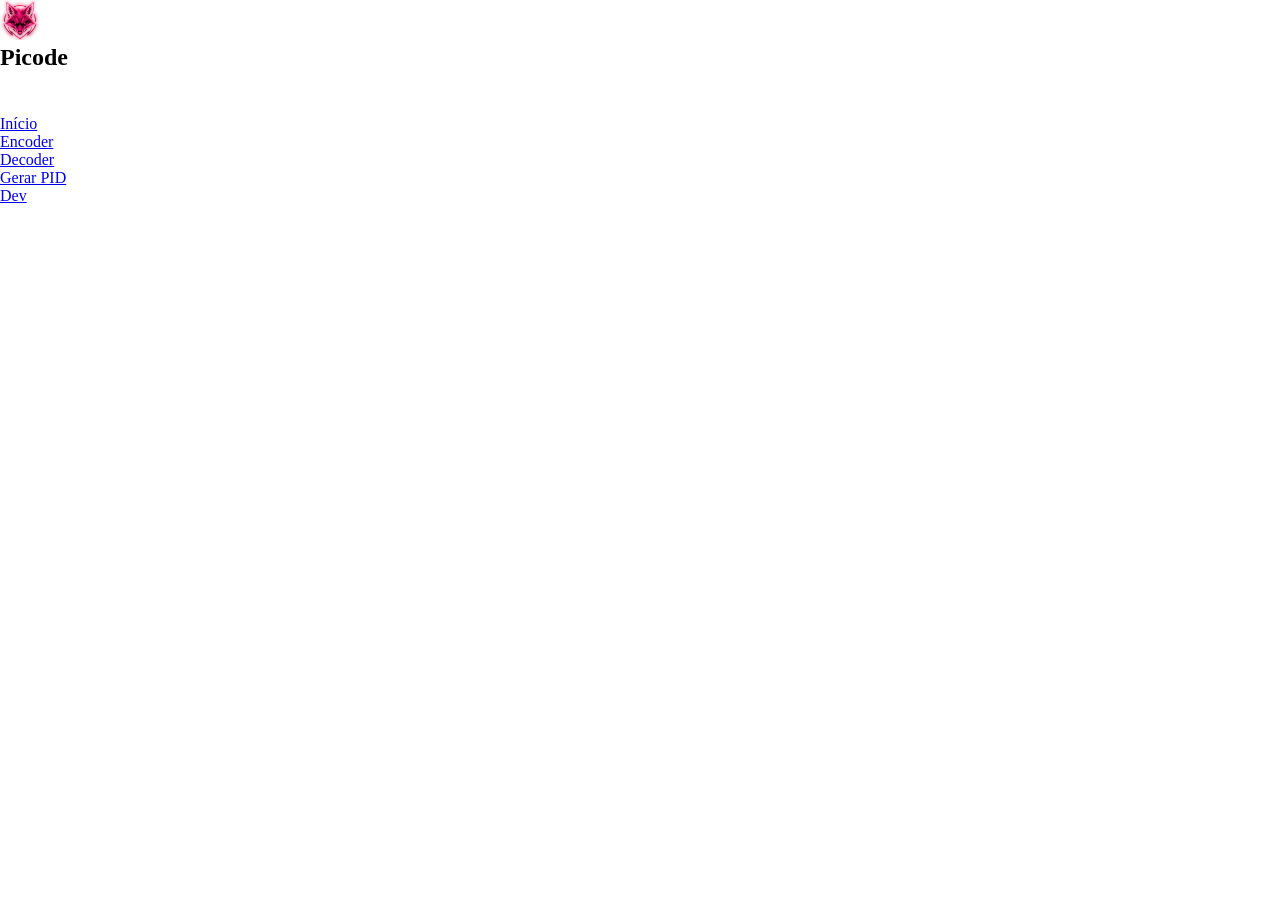
==== index.html @ 11b1d367 "feat: html structure" ====
<!DOCTYPE html>
<html lang="pt-br">
<head>
    <meta charset="UTF-8">
    <meta name="viewport" content="width=device-width, initial-scale=1.0">
    <title>Picode</title>
    <link rel="stylesheet" href="./styles/index.css">

    <!--FONTS-->
    <link rel="preconnect" href="https://fonts.googleapis.com">
    <link rel="preconnect" href="https://fonts.gstatic.com" crossorigin>
    <link href="https://fonts.googleapis.com/css2?family=Space+Grotesk:wght@300..700&display=swap" rel="stylesheet">
    <link rel="preconnect" href="https://fonts.googleapis.com">
    <link rel="preconnect" href="https://fonts.gstatic.com" crossorigin>
    <link href="https://fonts.googleapis.com/css2?family=Inter:ital,opsz,wght@0,14..32,100..900;1,14..32,100..900&display=swap" rel="stylesheet">
    <link rel="preconnect" href="https://fonts.googleapis.com">
    <link rel="preconnect" href="https://fonts.gstatic.com" crossorigin>
    <link href="https://fonts.googleapis.com/css2?family=JetBrains+Mono:ital,wght@0,100..800;1,100..800&display=swap" rel="stylesheet">
</head>
<body>
    <header>
        <nav>
            <div class="icon-container">
                <img src="./img/icons/picode.png" alt="Picode">
                <h1>Picode</h1>
            </div>
            <img src="./img/icons/menu.png" alt="Menu">
            <ul>
                <a href="index.html">
                    <li>Início</li>
                </a>
                <a href="./pages/encoder.html">
                    <li>Encoder</li>
                </a>
                <a href="./pages/decoder.html">
                    <li>Decoder</li>
                </a>
                <a href="./pages/generate_pid.html">
                    <li>Gerar PID</li>
                </a>
                <a href="./pages/dev.html">
                    <li>Dev</li>
                </a>
            </ul>
        </nav>
    </header>
    <script src="script.js"></script>
</body>
</html>
---- styles/index.css ----
* {
  box-sizing: border-box;
  padding: 0;
  margin: 0;
}

header nav img {
  width: 40px;
}/*# sourceMappingURL=index.css.map */
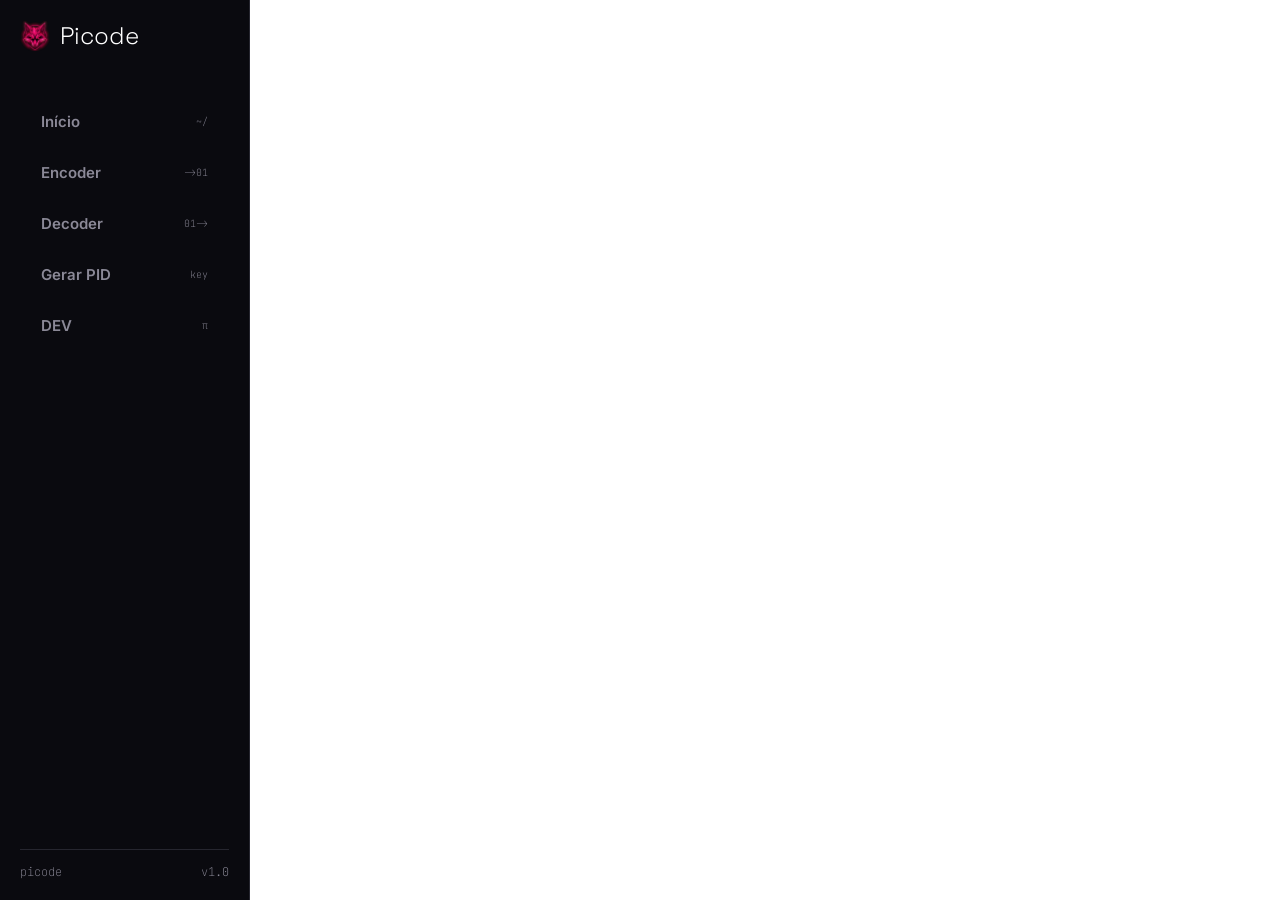
==== commit 4a80b981: "feat: header mobile and pc" ====
--- a/index.html
+++ b/index.html
@@ -5,6 +5,9 @@
     <meta name="viewport" content="width=device-width, initial-scale=1.0">
     <title>Picode</title>
     <link rel="stylesheet" href="./styles/index.css">
+
+    <!--FAVICON-->
+    <link rel="icon" type="image/png" href="./img/icons/favicon.png">
 
     <!--FONTS-->
     <link rel="preconnect" href="https://fonts.googleapis.com">
@@ -18,14 +21,17 @@
     <link href="https://fonts.googleapis.com/css2?family=JetBrains+Mono:ital,wght@0,100..800;1,100..800&display=swap" rel="stylesheet">
 </head>
 <body>
-    <header>
+    <!-- ===== HEADER MOBILE ====== -->
+    <header class="header-mobile">
         <nav>
-            <div class="icon-container">
-                <img src="./img/icons/picode.png" alt="Picode">
-                <h1>Picode</h1>
+            <div class="header-container">
+                <div class="icon-container">
+                    <img src="./img/icons/favicon.png" alt="Picode">
+                    <h1>Picode</h1>
+                </div>
+                <img src="./img/icons/menu.png" alt="Menu" id="mobile_button_menu" class="menu-icon closed">
             </div>
-            <img src="./img/icons/menu.png" alt="Menu">
-            <ul>
+            <ul class="mobile-menu closed" id="mobile_menu">
                 <a href="index.html">
                     <li>Início</li>
                 </a>
@@ -44,6 +50,46 @@
             </ul>
         </nav>
     </header>
+
+    <!-- ===== HEADER PC ====== -->
+    <header class="header-pc">
+        <nav>
+            <div class="header-container">
+                <div class="icon-container">
+                    <img src="./img/icons/favicon.png" alt="Picode">
+                    <h1>Picode</h1>
+                </div>
+
+                <ul>
+                    <a href="index.html">
+                        <li class="ul-item">Início</li>
+                        <li class="ul-mark">~/</li>
+                    </a>
+                    <a href="./pages/encoder.html">
+                        <li class="ul-item">Encoder</li>
+                        <li class="ul-mark">->01</li>
+                    </a>
+                    <a href="./pages/decoder.html">
+                        <li class="ul-item">Decoder</li>
+                        <li class="ul-mark">01-></li>
+                    </a>
+                    <a href="./pages/generate_pid.html">
+                        <li class="ul-item">Gerar PID</li>
+                        <li class="ul-mark">key</li>
+                    </a>
+                    <a href="./pages/dev.html">
+                        <li class="ul-item">DEV</li>
+                        <li class="ul-mark">π</li>
+                    </a>
+                </ul>
+            </div>
+
+            <div class="version-container">
+                <p>picode</p>
+                <p>v1.0</p>
+            </div>
+        </nav>
+    </header>
     <script src="script.js"></script>
 </body>
 </html>
--- a/styles/index.css
+++ b/styles/index.css
@@ -1,9 +1,242 @@
+@charset "UTF-8";
 * {
   box-sizing: border-box;
   padding: 0;
   margin: 0;
 }
 
-header nav img {
-  width: 40px;
-}/*# sourceMappingURL=index.css.map */+header.header-mobile {
+  font-family: "Space Grotesk", sans-serif;
+  font-optical-sizing: auto;
+  font-weight: 100;
+  font-style: normal;
+}
+header.header-mobile nav div.header-container {
+  display: flex;
+  justify-content: space-between;
+  align-items: center;
+  padding: 18px 25px 18px 25px;
+  border-bottom: 1px solid #26262f;
+  background-color: #0a0a0f;
+  position: fixed;
+  z-index: 999;
+  width: 100%;
+}
+header.header-mobile nav div.header-container div.icon-container {
+  display: flex;
+  align-items: center;
+  justify-content: center;
+  gap: 10px;
+}
+header.header-mobile nav div.header-container div.icon-container img {
+  width: 35px;
+  height: 35px;
+}
+header.header-mobile nav div.header-container div.icon-container h1 {
+  color: white;
+  font-size: 22px;
+}
+header.header-mobile nav div.header-container img.menu-icon {
+  transform: rotate(90deg);
+  width: 25px;
+  height: 20px;
+  cursor: pointer;
+  transition: 0.5s ease;
+}
+header.header-mobile nav div.header-container img.menu-icon.closed {
+  transform: rotate(0deg);
+}
+header.header-mobile nav ul.mobile-menu {
+  position: fixed;
+  z-index: 998;
+  width: 100%;
+  left: 0;
+  top: 0;
+  transform: translateY(71px);
+}
+header.header-mobile nav ul.mobile-menu a {
+  list-style: none;
+  font-style: none;
+  text-decoration: none;
+}
+header.header-mobile nav ul.mobile-menu a li {
+  padding: 12px 25px 12px 25px;
+  background-color: #1a1a24;
+  color: #8b8997;
+  border: 1px solid #26262f;
+  transition: 0.2s ease;
+}
+header.header-mobile nav ul.mobile-menu a li:hover {
+  color: white;
+}
+header.header-mobile nav ul.mobile-menu a li:active {
+  background-color: rgba(122, 25, 98, 0.08);
+  border: 1px solid rgb(255, 45, 176);
+  color: #ff2db0;
+}
+header.header-mobile nav ul.mobile-menu {
+  transition: 0.5s ease;
+}
+header.header-mobile nav ul.mobile-menu.closed {
+  transform: translateY(-154px);
+}
+@media (min-width: 1200px) {
+  header.header-mobile {
+    display: none;
+  }
+}
+
+header.header-pc {
+  border-right: 1px solid #26262f;
+  width: 250px;
+  height: 100vh;
+  background-color: #0a0a0f;
+  padding: 20px;
+}
+header.header-pc nav {
+  display: flex;
+  flex-direction: column;
+  justify-content: space-between;
+  align-items: left;
+  height: 100%;
+}
+header.header-pc nav div.header-container {
+  display: flex;
+  flex-direction: column;
+  justify-content: center;
+  align-items: left;
+  gap: 40px;
+}
+header.header-pc nav div.header-container div.icon-container {
+  display: flex;
+  justify-content: left;
+  align-items: center;
+  gap: 10px;
+}
+header.header-pc nav div.header-container div.icon-container img {
+  width: 30px;
+}
+header.header-pc nav div.header-container div.icon-container h1 {
+  font-size: 24px;
+  color: white;
+  font-weight: 500;
+  font-family: "Space Grotesk", sans-serif;
+  font-optical-sizing: auto;
+  font-weight: 100;
+  font-style: normal;
+}
+header.header-pc nav div.header-container ul {
+  display: flex;
+  flex-direction: column;
+  gap: 10px;
+  padding: 10px;
+}
+header.header-pc nav div.header-container ul a {
+  display: flex;
+  justify-content: space-between;
+  align-items: center;
+  padding: 10px;
+  border-radius: 8px;
+  font-family: "Inter", sans-serif;
+  font-optical-sizing: auto;
+  font-weight: 100;
+  font-style: normal;
+  list-style: none;
+  font-style: none;
+  text-decoration: none;
+  border: 1px solid transparent;
+  transition: 0.3s ease;
+}
+header.header-pc nav div.header-container ul a li.ul-item {
+  color: #8b8997;
+  font-size: 15px;
+  transition: 0.2s ease;
+  font-weight: 600;
+}
+header.header-pc nav div.header-container ul a li.ul-item:hover {
+  color: white;
+}
+header.header-pc nav div.header-container ul a li.ul-mark {
+  font-size: 10px;
+  font-family: "JetBrains Mono", monospace;
+  font-optical-sizing: auto;
+  font-weight: 100;
+  font-style: normal;
+  color: #8b8997;
+}
+header.header-pc nav div.header-container ul a:hover {
+  background-color: #13131b;
+}
+header.header-pc nav div.header-container ul a:hover li {
+  color: white;
+}
+header.header-pc nav div.header-container ul a:active {
+  background-color: rgba(255, 45, 176, 0.08);
+  border: 1px solid #ff2db0;
+}
+header.header-pc nav div.header-container ul a:active li {
+  color: #ff2db0;
+}
+header.header-pc nav div.version-container {
+  display: flex;
+  align-items: center;
+  justify-content: space-between;
+  border-top: 1px solid #26262f;
+  padding-top: 14px;
+}
+header.header-pc nav div.version-container p {
+  font-family: "JetBrains Mono", monospace;
+  font-optical-sizing: auto;
+  font-weight: 100;
+  font-style: normal;
+  color: #8b8997;
+  font-size: 12px;
+}
+@media (max-width: 1200px) {
+  header.header-pc {
+    display: none;
+  }
+}
+
+/*
+
+<header class="header-pc">
+    <nav>
+        <div class="header-container">
+            <div class="icon-container">
+                <img src="./img/icons/favicon.png" alt="Picode">
+                <h1>Picode</h1>
+            </div>
+
+            <ul>
+                <a href="index.html">
+                    <li>Início</li>
+                    <li>~/</li>
+                </a>
+                <a href="./pages/encoder.html">
+                    <li>Encoder</li>
+                    <li>->01</li>
+                </a>
+                <a href="./pages/decoder.html">
+                    <li>Decoder</li>
+                    <li>01-></li>
+                </a>
+                <a href="./pages/generate_pid.html">
+                    <li>Gerar PID</li>
+                    <li>key</li>
+                </a>
+                <a href="./pages/dev.html">
+                    <li>DEV</li>
+                    <li>π</li>
+                </a>
+            </ul>
+        </div>
+
+        <div class="version-container">
+            <p>picode</p>
+            <p>v1.0</p>
+        </div>
+    </nav>
+</header>
+
+*//*# sourceMappingURL=index.css.map */
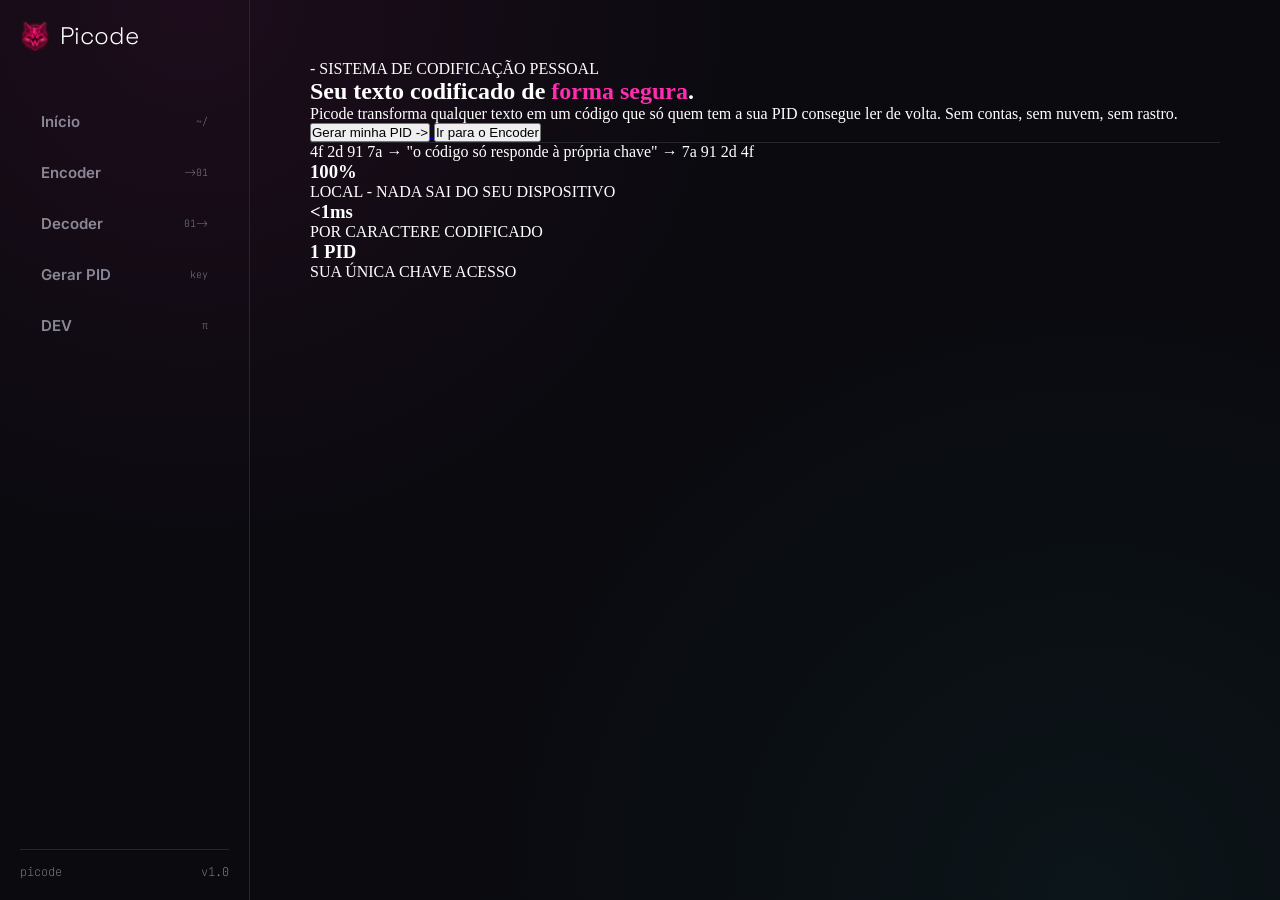
==== commit a61605a7: "hero: started" ====
--- a/index.html
+++ b/index.html
@@ -90,6 +90,47 @@
             </div>
         </nav>
     </header>
+
+    <main>
+        <section class="hero">
+            <p>- SISTEMA DE CODIFICAÇÃO PESSOAL</p>
+            
+            <h2>Seu texto codificado de <span class="highlight">forma segura</span>.</h2>
+
+            <p>Picode transforma qualquer texto em um código que só quem tem a sua PID consegue ler de volta. Sem contas, sem nuvem, sem rastro.</p>
+        
+            <div class="buttons-container">
+                <a href="./pages/generate_pid.html">
+                    <button class="generate-pid">Gerar minha PID -></button>
+                </a>
+                <a href="./pages/encoder.html">
+                    <button class="encoder">Ir para o Encoder</button>
+                </a>
+            </div>
+
+            <div class="line"></div>
+
+            <p>4f 2d 91 7a → "o código só responde à própria chave" → 7a 91 2d 4f</p>
+
+            <div class="info-container">
+                <div class="info">
+                    <h3>100%</h3>
+                    <p>LOCAL - NADA SAI DO SEU DISPOSITIVO</p>
+                </div>
+
+                <div class="info">
+                    <h3><1ms</h3>
+                    <p>POR CARACTERE CODIFICADO</p>
+                </div>
+
+                <div class="info">
+                    <h3>1 PID</h3>
+                    <p>SUA ÚNICA CHAVE ACESSO</p>
+                </div>
+            </div>
+        </section>
+    </main>
+
     <script src="script.js"></script>
 </body>
 </html>
--- a/styles/index.css
+++ b/styles/index.css
@@ -70,7 +70,7 @@
   color: white;
 }
 header.header-mobile nav ul.mobile-menu a li:active {
-  background-color: rgba(122, 25, 98, 0.08);
+  background-color: #7a1962;
   border: 1px solid rgb(255, 45, 176);
   color: #ff2db0;
 }
@@ -78,7 +78,7 @@
   transition: 0.5s ease;
 }
 header.header-mobile nav ul.mobile-menu.closed {
-  transform: translateY(-154px);
+  transform: translateY(-159px);
 }
 @media (min-width: 1200px) {
   header.header-mobile {
@@ -90,8 +90,10 @@
   border-right: 1px solid #26262f;
   width: 250px;
   height: 100vh;
-  background-color: #0a0a0f;
   padding: 20px;
+  position: fixed;
+  left: 0;
+  top: 0;
 }
 header.header-pc nav {
   display: flex;
@@ -239,4 +241,36 @@
     </nav>
 </header>
 
-*//*# sourceMappingURL=index.css.map */+*/
+section.hero {
+  padding: 100px 20px 20px 20px;
+  color: white;
+}
+@media (min-width: 1200px) {
+  section.hero {
+    padding: 0;
+  }
+}
+
+div.line {
+  background-color: transparent;
+  border-bottom: 1px solid #26262f;
+  width: 100%;
+  height: 0;
+}
+
+span.highlight {
+  color: #ff2db0;
+}
+
+body {
+  padding-left: 0;
+  background-color: #0a0a0f;
+  background-image: radial-gradient(circle at 15% 0%, rgba(255, 45, 176, 0.08), transparent 40%), radial-gradient(circle at 85% 100%, rgba(40, 224, 214, 0.05), transparent 45%);
+  height: 100vh;
+}
+@media (min-width: 1200px) {
+  body {
+    padding: 60px 60px 60px 310px;
+  }
+}/*# sourceMappingURL=index.css.map */
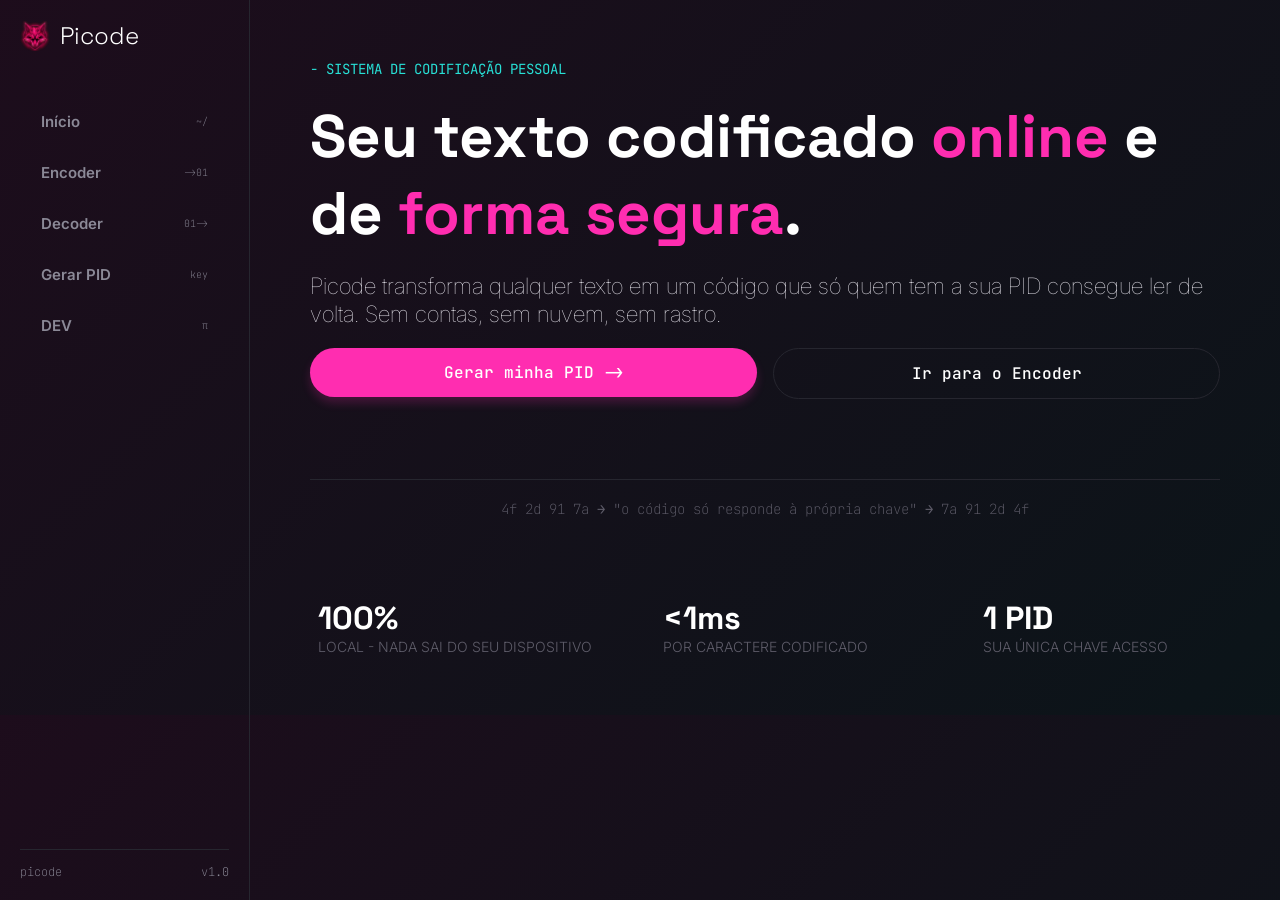
==== commit 1ae913bf: "feat: hero" ====
--- a/index.html
+++ b/index.html
@@ -93,12 +93,14 @@
 
     <main>
         <section class="hero">
-            <p>- SISTEMA DE CODIFICAÇÃO PESSOAL</p>
-            
-            <h2>Seu texto codificado de <span class="highlight">forma segura</span>.</h2>
+            <div class="section-header-container">
+                <p class="section-label">- SISTEMA DE CODIFICAÇÃO PESSOAL</p>
+                
+                <h2 class="section-title">Seu texto codificado <span class="highlight">online</span> e de <span class="highlight">forma segura</span>.</h2>
 
-            <p>Picode transforma qualquer texto em um código que só quem tem a sua PID consegue ler de volta. Sem contas, sem nuvem, sem rastro.</p>
-        
+                <p class="section-description">Picode transforma qualquer texto em um código que só quem tem a sua PID consegue ler de volta. Sem contas, sem nuvem, sem rastro.</p>
+            </div>
+
             <div class="buttons-container">
                 <a href="./pages/generate_pid.html">
                     <button class="generate-pid">Gerar minha PID -></button>
@@ -110,7 +112,7 @@
 
             <div class="line"></div>
 
-            <p>4f 2d 91 7a → "o código só responde à própria chave" → 7a 91 2d 4f</p>
+            <p class="sentences">4f 2d 91 7a → "o código só responde à própria chave" → 7a 91 2d 4f</p>
 
             <div class="info-container">
                 <div class="info">
--- a/styles/index.css
+++ b/styles/index.css
@@ -243,13 +243,132 @@
 
 */
 section.hero {
-  padding: 100px 20px 20px 20px;
-  color: white;
+  padding: 100px 20px 100px 20px;
+}
+section.hero div.section-header-container {
+  display: flex;
+  flex-direction: column;
+  gap: 20px;
+  margin-bottom: 20px;
+}
+section.hero div.section-header-container p.section-label {
+  font-family: "JetBrains Mono", monospace;
+  font-optical-sizing: auto;
+  font-weight: 100;
+  font-style: normal;
+  color: #28e0d6;
+  font-size: 14px;
+  font-weight: 400;
+}
+section.hero div.section-header-container h2.section-title {
+  font-family: "Space Grotesk", sans-serif;
+  font-optical-sizing: auto;
+  font-weight: 100;
+  font-style: normal;
+  font-size: clamp(30px, 7vw, 60px);
+  color: white;
+  font-weight: 800;
+}
+section.hero div.section-header-container p.section-description {
+  font-family: "Inter", sans-serif;
+  font-optical-sizing: auto;
+  font-weight: 100;
+  font-style: normal;
+  color: #eceaf2;
+  line-height: 28px;
+  font-size: clamp(16px, 2.5vh, 32px);
+}
+section.hero {
+  display: flex;
+  flex-direction: column;
+}
+section.hero div.buttons-container {
+  display: grid;
+  grid-template-columns: repeat(1, 1fr);
+  gap: 16px;
+  margin-bottom: 80px;
+}
+section.hero div.buttons-container a {
+  width: 100%;
+}
+section.hero div.buttons-container a button {
+  cursor: pointer;
+  width: 100%;
+  border-radius: 50px;
+  border: none;
+  font-family: "JetBrains Mono", monospace;
+  font-optical-sizing: auto;
+  font-weight: 100;
+  font-style: normal;
+  color: white;
+  font-weight: 500;
+  padding: 14px;
+  font-size: 16px;
+  transition: 0.2s ease;
+}
+section.hero div.buttons-container a button.generate-pid {
+  background-color: #ff2db0;
+  box-shadow: 0 6px 10px 0 rgba(255, 45, 176, 0.2);
+}
+section.hero div.buttons-container a button.generate-pid:hover {
+  box-shadow: 0 6px 10px 0 rgba(255, 45, 176, 0.6);
+  transform: translateY(-2px);
+}
+section.hero div.buttons-container a button.encoder {
+  background-color: transparent;
+  border: 1px solid #26262f;
+}
+section.hero div.buttons-container a button.encoder:hover {
+  border: 1px solid white;
+  transform: translateY(-2px);
+}
+section.hero p.sentences {
+  margin-top: 20px;
+  color: #5e5c69;
+  font-family: "JetBrains Mono", monospace;
+  font-optical-sizing: auto;
+  font-weight: 100;
+  font-style: normal;
+  font-size: 14px;
+  margin-bottom: 80px;
+}
+section.hero div.info-container {
+  display: grid;
+  grid-template-columns: repeat(1, 1fr);
+  gap: 20px;
+}
+section.hero div.info-container div.info h3 {
+  color: white;
+  font-family: "Space Grotesk", sans-serif;
+  font-optical-sizing: auto;
+  font-weight: 100;
+  font-style: normal;
+  font-size: 32px;
+  font-weight: 700;
+}
+section.hero div.info-container div.info p {
+  font-family: "Inter", sans-serif;
+  font-optical-sizing: auto;
+  font-weight: 100;
+  font-style: normal;
+  color: #5e5c69;
+  font-size: 14px;
+  font-weight: 300;
 }
 @media (min-width: 1200px) {
   section.hero {
     padding: 0;
   }
+  section.hero div.buttons-container {
+    grid-template-columns: repeat(2, 1fr);
+  }
+  section.hero p.sentences {
+    text-align: center;
+  }
+  section.hero div.info-container {
+    grid-template-columns: repeat(3, 1fr);
+    place-items: center;
+  }
 }
 
 div.line {
@@ -266,8 +385,7 @@
 body {
   padding-left: 0;
   background-color: #0a0a0f;
-  background-image: radial-gradient(circle at 15% 0%, rgba(255, 45, 176, 0.08), transparent 40%), radial-gradient(circle at 85% 100%, rgba(40, 224, 214, 0.05), transparent 45%);
-  height: 100vh;
+  background-image: linear-gradient(135deg, rgba(255, 45, 176, 0.08), rgba(40, 224, 214, 0.05));
 }
 @media (min-width: 1200px) {
   body {
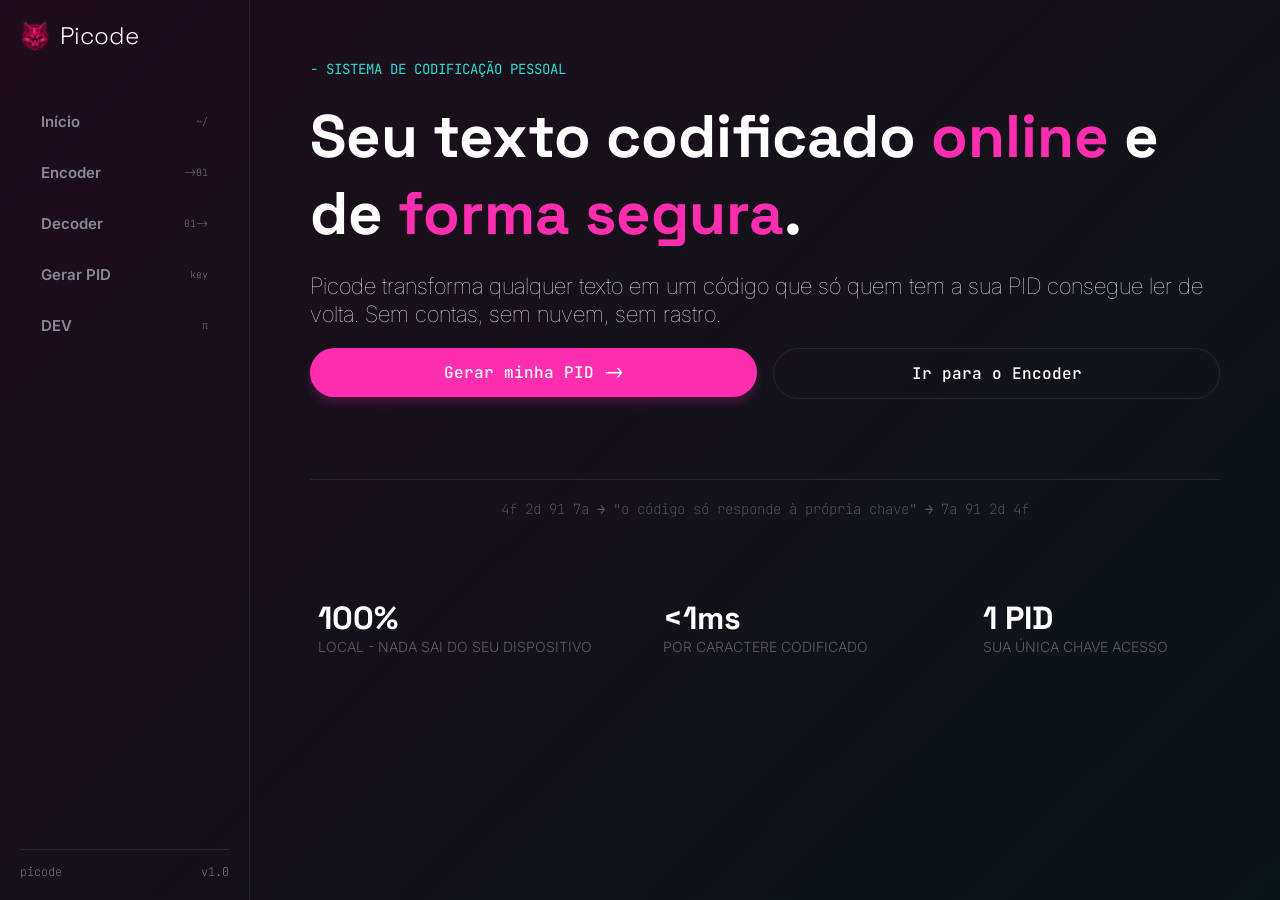
==== commit cb40d30a: "feat: encoder" ====
--- a/index.html
+++ b/index.html
@@ -20,7 +20,7 @@
     <link rel="preconnect" href="https://fonts.gstatic.com" crossorigin>
     <link href="https://fonts.googleapis.com/css2?family=JetBrains+Mono:ital,wght@0,100..800;1,100..800&display=swap" rel="stylesheet">
 </head>
-<body>
+<body id="body">
     <!-- ===== HEADER MOBILE ====== -->
     <header class="header-mobile">
         <nav>
--- a/styles/index.css
+++ b/styles/index.css
@@ -243,7 +243,12 @@
 
 */
 section.hero {
-  padding: 100px 20px 100px 20px;
+  padding: 100px 20px 80px 20px;
+}
+@media (min-width: 1200px) {
+  section.hero {
+    padding: 0;
+  }
 }
 section.hero div.section-header-container {
   display: flex;
@@ -307,12 +312,29 @@
   transition: 0.2s ease;
 }
 section.hero div.buttons-container a button.generate-pid {
+  cursor: pointer;
+  width: 100%;
+  border-radius: 50px;
+  border: none;
+  font-family: "JetBrains Mono", monospace;
+  font-optical-sizing: auto;
+  font-weight: 100;
+  font-style: normal;
+  color: white;
+  font-weight: 500;
+  padding: 14px;
+  font-size: 16px;
+  transition: 0.2s ease;
   background-color: #ff2db0;
   box-shadow: 0 6px 10px 0 rgba(255, 45, 176, 0.2);
 }
 section.hero div.buttons-container a button.generate-pid:hover {
   box-shadow: 0 6px 10px 0 rgba(255, 45, 176, 0.6);
   transform: translateY(-2px);
+}
+section.hero div.buttons-container a button.generate-pid:active {
+  box-shadow: 0 6px 10px 0 rgba(255, 45, 176, 0.2);
+  transform: translateY(0px);
 }
 section.hero div.buttons-container a button.encoder {
   background-color: transparent;
@@ -356,9 +378,6 @@
   font-weight: 300;
 }
 @media (min-width: 1200px) {
-  section.hero {
-    padding: 0;
-  }
   section.hero div.buttons-container {
     grid-template-columns: repeat(2, 1fr);
   }
@@ -368,6 +387,194 @@
   section.hero div.info-container {
     grid-template-columns: repeat(3, 1fr);
     place-items: center;
+  }
+}
+
+section.encoder div.section-header-container {
+  display: flex;
+  flex-direction: column;
+  gap: 20px;
+  margin-bottom: 20px;
+}
+section.encoder div.section-header-container p.section-label {
+  font-family: "JetBrains Mono", monospace;
+  font-optical-sizing: auto;
+  font-weight: 100;
+  font-style: normal;
+  color: #28e0d6;
+  font-size: 14px;
+  font-weight: 400;
+}
+section.encoder div.section-header-container h2.section-title {
+  font-family: "Space Grotesk", sans-serif;
+  font-optical-sizing: auto;
+  font-weight: 100;
+  font-style: normal;
+  font-size: clamp(30px, 7vw, 60px);
+  color: white;
+  font-weight: 800;
+}
+section.encoder div.section-header-container p.section-description {
+  font-family: "Inter", sans-serif;
+  font-optical-sizing: auto;
+  font-weight: 100;
+  font-style: normal;
+  color: #eceaf2;
+  line-height: 28px;
+  font-size: clamp(16px, 2.5vh, 32px);
+}
+section.encoder {
+  padding: 100px 20px 80px 20px;
+}
+@media (min-width: 1200px) {
+  section.encoder {
+    padding: 0;
+  }
+}
+section.encoder div.encoder-container {
+  display: grid;
+  grid-template-columns: repeat(1, 1fr);
+  gap: 20px;
+}
+section.encoder div.encoder-container div.input-container, section.encoder div.encoder-container div.output-container {
+  background-color: #13131b;
+  border: 1px solid #26262f;
+  border-radius: 8px;
+  padding: 20px;
+  display: flex;
+  flex-direction: column;
+  gap: 14px;
+}
+section.encoder div.encoder-container div.input-container div.information-container, section.encoder div.encoder-container div.output-container div.information-container {
+  display: flex;
+  justify-content: space-between;
+  font-family: "JetBrains Mono", monospace;
+  font-optical-sizing: auto;
+  font-weight: 100;
+  font-style: normal;
+  font-weight: 300;
+}
+section.encoder div.encoder-container div.input-container div.information-container p, section.encoder div.encoder-container div.output-container div.information-container p {
+  color: #8b8997;
+  font-size: 14px;
+}
+section.encoder div.encoder-container div.input-container label.send-file-button, section.encoder div.encoder-container div.output-container label.send-file-button {
+  background-color: transparent;
+  border: 1px dashed #26262f;
+  color: #8b8997;
+  display: flex;
+  justify-content: center;
+  align-items: center;
+  gap: 10px;
+  padding: 14px;
+  font-size: 16px;
+  border-radius: 8px;
+  cursor: pointer;
+  transition: 0.3s ease;
+}
+section.encoder div.encoder-container div.input-container label.send-file-button label, section.encoder div.encoder-container div.output-container label.send-file-button label {
+  font-family: "JetBrains Mono", monospace;
+  font-optical-sizing: auto;
+  font-weight: 100;
+  font-style: normal;
+  cursor: pointer;
+  font-weight: 500;
+}
+section.encoder div.encoder-container div.input-container label.send-file-button input, section.encoder div.encoder-container div.output-container label.send-file-button input {
+  display: none;
+}
+section.encoder div.encoder-container div.input-container label.send-file-button img, section.encoder div.encoder-container div.output-container label.send-file-button img {
+  width: 12px;
+  cursor: pointer;
+}
+section.encoder div.encoder-container div.input-container label.send-file-button:hover, section.encoder div.encoder-container div.output-container label.send-file-button:hover {
+  border: 1px dashed #28e0d6;
+}
+section.encoder div.encoder-container div.input-container textarea.encoder-input, section.encoder div.encoder-container div.output-container textarea.encoder-input, section.encoder div.encoder-container div.output-container textarea.encoder-output {
+  font-family: "JetBrains Mono", monospace;
+  font-optical-sizing: auto;
+  font-weight: 100;
+  font-style: normal;
+  background-color: #0a0a0f;
+  border: 1px solid #26262f;
+  border-radius: 8px;
+  padding: 14px;
+  height: 200px;
+  font-weight: 200;
+  color: #eceaf2;
+  transition: 0.3s ease;
+}
+section.encoder div.encoder-container div.input-container textarea.encoder-input:hover, section.encoder div.encoder-container div.output-container textarea.encoder-input:hover, section.encoder div.encoder-container div.output-container textarea.encoder-output:hover {
+  border: 1px solid #ff2db0;
+}
+section.encoder div.encoder-container div.input-container textarea.encoder-input::-moz-placeholder, section.encoder div.encoder-container div.output-container textarea.encoder-input::-moz-placeholder, section.encoder div.encoder-container div.output-container textarea.encoder-output::-moz-placeholder {
+  color: #5e5c69;
+}
+section.encoder div.encoder-container div.input-container textarea.encoder-input::placeholder, section.encoder div.encoder-container div.output-container textarea.encoder-input::placeholder, section.encoder div.encoder-container div.output-container textarea.encoder-output::placeholder {
+  color: #5e5c69;
+}
+section.encoder div.encoder-container div.input-container button.encode-button, section.encoder div.encoder-container div.output-container button.encode-button {
+  cursor: pointer;
+  width: 100%;
+  border-radius: 8px;
+  border: none;
+  font-family: "JetBrains Mono", monospace;
+  font-optical-sizing: auto;
+  font-weight: 100;
+  font-style: normal;
+  color: white;
+  font-weight: 500;
+  padding: 14px;
+  font-size: 16px;
+  transition: 0.2s ease;
+  background-color: #ff2db0;
+  box-shadow: 0 6px 10px 0 rgba(255, 45, 176, 0.2);
+}
+section.encoder div.encoder-container div.input-container button.encode-button:hover, section.encoder div.encoder-container div.output-container button.encode-button:hover {
+  box-shadow: 0 6px 10px 0 rgba(255, 45, 176, 0.6);
+  transform: translateY(-2px);
+}
+section.encoder div.encoder-container div.input-container button.encode-button:active, section.encoder div.encoder-container div.output-container button.encode-button:active {
+  box-shadow: 0 6px 10px 0 rgba(255, 45, 176, 0.2);
+  transform: translateY(0px);
+}
+section.encoder div.encoder-container div.output-container {
+  justify-content: space-between;
+}
+section.encoder div.encoder-container div.output-container div.save-buttons-container {
+  display: flex;
+  justify-content: center;
+  align-items: center;
+  gap: 10px;
+}
+section.encoder div.encoder-container div.output-container div.save-buttons-container button {
+  width: 100%;
+  display: flex;
+  justify-content: center;
+  align-items: center;
+  gap: 10px;
+  padding: 14px;
+  font-size: 16px;
+  background-color: transparent;
+  border: 1px solid #26262f;
+  border-radius: 8px;
+  color: #8b8997;
+  transition: 0.3s ease;
+  cursor: pointer;
+}
+section.encoder div.encoder-container div.output-container div.save-buttons-container button img {
+  width: 14px;
+}
+section.encoder div.encoder-container div.output-container div.save-buttons-container button:hover {
+  border: 1px solid white;
+}
+section.encoder div.encoder-container div.output-container div.save-buttons-container button:active {
+  border: 1px solid #26262f;
+}
+@media (min-width: 1200px) {
+  section.encoder div.encoder-container {
+    grid-template-columns: repeat(2, 1fr);
+    gap: 20px;
   }
 }
 
@@ -386,6 +593,10 @@
   padding-left: 0;
   background-color: #0a0a0f;
   background-image: linear-gradient(135deg, rgba(255, 45, 176, 0.08), rgba(40, 224, 214, 0.05));
+  min-height: 100vh;
+  height: -moz-fit-content;
+  height: fit-content;
+  background-size: cover;
 }
 @media (min-width: 1200px) {
   body {
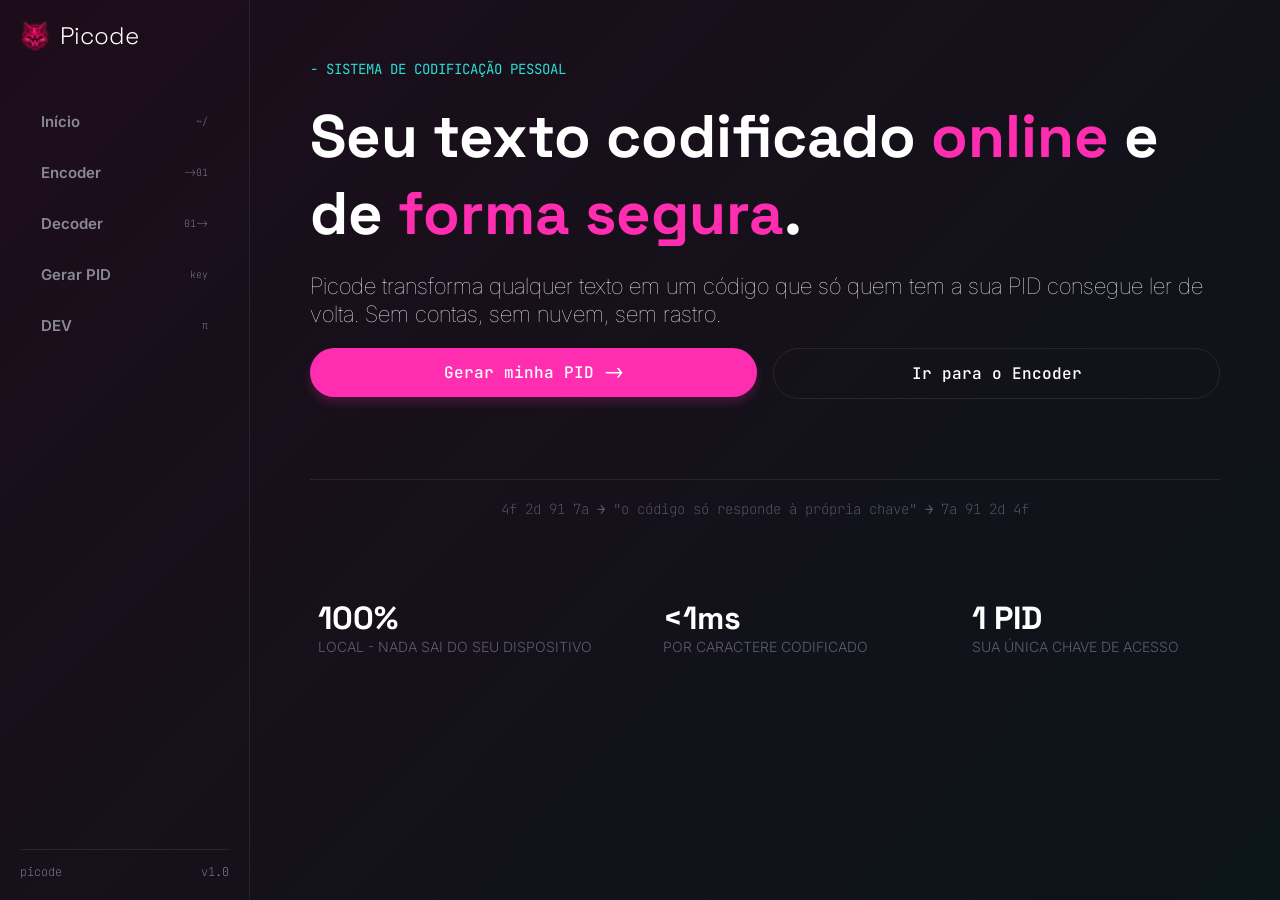
==== commit 823f3c2c: "style: styles done" ====
--- a/index.html
+++ b/index.html
@@ -20,7 +20,7 @@
     <link rel="preconnect" href="https://fonts.gstatic.com" crossorigin>
     <link href="https://fonts.googleapis.com/css2?family=JetBrains+Mono:ital,wght@0,100..800;1,100..800&display=swap" rel="stylesheet">
 </head>
-<body id="body">
+<body>
     <!-- ===== HEADER MOBILE ====== -->
     <header class="header-mobile">
         <nav>
@@ -91,7 +91,7 @@
         </nav>
     </header>
 
-    <main>
+    <main id="main">
         <section class="hero">
             <div class="section-header-container">
                 <p class="section-label">- SISTEMA DE CODIFICAÇÃO PESSOAL</p>
@@ -127,7 +127,7 @@
 
                 <div class="info">
                     <h3>1 PID</h3>
-                    <p>SUA ÚNICA CHAVE ACESSO</p>
+                    <p>SUA ÚNICA CHAVE DE ACESSO</p>
                 </div>
             </div>
         </section>
--- a/styles/index.css
+++ b/styles/index.css
@@ -3,6 +3,7 @@
   box-sizing: border-box;
   padding: 0;
   margin: 0;
+  -webkit-tap-highlight-color: transparent;
 }
 
 header.header-mobile {
@@ -578,6 +579,519 @@
   }
 }
 
+section.decoder div.section-header-container {
+  display: flex;
+  flex-direction: column;
+  gap: 20px;
+  margin-bottom: 20px;
+}
+section.decoder div.section-header-container p.section-label {
+  font-family: "JetBrains Mono", monospace;
+  font-optical-sizing: auto;
+  font-weight: 100;
+  font-style: normal;
+  color: #28e0d6;
+  font-size: 14px;
+  font-weight: 400;
+}
+section.decoder div.section-header-container h2.section-title {
+  font-family: "Space Grotesk", sans-serif;
+  font-optical-sizing: auto;
+  font-weight: 100;
+  font-style: normal;
+  font-size: clamp(30px, 7vw, 60px);
+  color: white;
+  font-weight: 800;
+}
+section.decoder div.section-header-container p.section-description {
+  font-family: "Inter", sans-serif;
+  font-optical-sizing: auto;
+  font-weight: 100;
+  font-style: normal;
+  color: #eceaf2;
+  line-height: 28px;
+  font-size: clamp(16px, 2.5vh, 32px);
+}
+section.decoder {
+  padding: 100px 20px 80px 20px;
+}
+@media (min-width: 1200px) {
+  section.decoder {
+    padding: 0;
+  }
+}
+section.decoder div.decoder-container {
+  display: grid;
+  grid-template-columns: repeat(1, 1fr);
+  gap: 20px;
+}
+section.decoder div.decoder-container div.input-container, section.decoder div.decoder-container div.output-container {
+  background-color: #13131b;
+  border: 1px solid #26262f;
+  border-radius: 8px;
+  padding: 20px;
+  display: flex;
+  flex-direction: column;
+  gap: 14px;
+}
+section.decoder div.decoder-container div.input-container div.information-container, section.decoder div.decoder-container div.output-container div.information-container {
+  display: flex;
+  justify-content: space-between;
+  font-family: "JetBrains Mono", monospace;
+  font-optical-sizing: auto;
+  font-weight: 100;
+  font-style: normal;
+  font-weight: 300;
+}
+section.decoder div.decoder-container div.input-container div.information-container p, section.decoder div.decoder-container div.output-container div.information-container p {
+  color: #8b8997;
+  font-size: 14px;
+}
+section.decoder div.decoder-container div.input-container label.send-file-button, section.decoder div.decoder-container div.output-container label.send-file-button {
+  background-color: transparent;
+  border: 1px dashed #26262f;
+  color: #8b8997;
+  display: flex;
+  justify-content: center;
+  align-items: center;
+  gap: 10px;
+  padding: 14px;
+  font-size: 16px;
+  border-radius: 8px;
+  cursor: pointer;
+  transition: 0.3s ease;
+}
+section.decoder div.decoder-container div.input-container label.send-file-button label, section.decoder div.decoder-container div.output-container label.send-file-button label {
+  font-family: "JetBrains Mono", monospace;
+  font-optical-sizing: auto;
+  font-weight: 100;
+  font-style: normal;
+  cursor: pointer;
+  font-weight: 500;
+}
+section.decoder div.decoder-container div.input-container label.send-file-button input, section.decoder div.decoder-container div.output-container label.send-file-button input {
+  display: none;
+}
+section.decoder div.decoder-container div.input-container label.send-file-button img, section.decoder div.decoder-container div.output-container label.send-file-button img {
+  width: 12px;
+  cursor: pointer;
+}
+section.decoder div.decoder-container div.input-container label.send-file-button:hover, section.decoder div.decoder-container div.output-container label.send-file-button:hover {
+  border: 1px dashed #28e0d6;
+}
+section.decoder div.decoder-container div.input-container textarea.decoder-input, section.decoder div.decoder-container div.output-container textarea.decoder-input, section.decoder div.decoder-container div.output-container textarea.decoder-output {
+  font-family: "JetBrains Mono", monospace;
+  font-optical-sizing: auto;
+  font-weight: 100;
+  font-style: normal;
+  background-color: #0a0a0f;
+  border: 1px solid #26262f;
+  border-radius: 8px;
+  padding: 14px;
+  height: 200px;
+  font-weight: 200;
+  color: #eceaf2;
+  transition: 0.3s ease;
+}
+section.decoder div.decoder-container div.input-container textarea.decoder-input:hover, section.decoder div.decoder-container div.output-container textarea.decoder-input:hover, section.decoder div.decoder-container div.output-container textarea.decoder-output:hover {
+  border: 1px solid #ff2db0;
+}
+section.decoder div.decoder-container div.input-container textarea.decoder-input::-moz-placeholder, section.decoder div.decoder-container div.output-container textarea.decoder-input::-moz-placeholder, section.decoder div.decoder-container div.output-container textarea.decoder-output::-moz-placeholder {
+  color: #5e5c69;
+}
+section.decoder div.decoder-container div.input-container textarea.decoder-input::placeholder, section.decoder div.decoder-container div.output-container textarea.decoder-input::placeholder, section.decoder div.decoder-container div.output-container textarea.decoder-output::placeholder {
+  color: #5e5c69;
+}
+section.decoder div.decoder-container div.input-container button.decode-button, section.decoder div.decoder-container div.output-container button.decode-button {
+  cursor: pointer;
+  width: 100%;
+  border-radius: 8px;
+  border: none;
+  font-family: "JetBrains Mono", monospace;
+  font-optical-sizing: auto;
+  font-weight: 100;
+  font-style: normal;
+  color: white;
+  font-weight: 500;
+  padding: 14px;
+  font-size: 16px;
+  transition: 0.2s ease;
+  background-color: #ff2db0;
+  box-shadow: 0 6px 10px 0 rgba(255, 45, 176, 0.2);
+}
+section.decoder div.decoder-container div.input-container button.decode-button:hover, section.decoder div.decoder-container div.output-container button.decode-button:hover {
+  box-shadow: 0 6px 10px 0 rgba(255, 45, 176, 0.6);
+  transform: translateY(-2px);
+}
+section.decoder div.decoder-container div.input-container button.decode-button:active, section.decoder div.decoder-container div.output-container button.decode-button:active {
+  box-shadow: 0 6px 10px 0 rgba(255, 45, 176, 0.2);
+  transform: translateY(0px);
+}
+section.decoder div.decoder-container div.output-container {
+  justify-content: space-between;
+}
+section.decoder div.decoder-container div.output-container div.save-buttons-container {
+  display: flex;
+  justify-content: center;
+  align-items: center;
+  gap: 10px;
+}
+section.decoder div.decoder-container div.output-container div.save-buttons-container button {
+  width: 100%;
+  display: flex;
+  justify-content: center;
+  align-items: center;
+  gap: 10px;
+  padding: 14px;
+  font-size: 16px;
+  background-color: transparent;
+  border: 1px solid #26262f;
+  border-radius: 8px;
+  color: #8b8997;
+  transition: 0.3s ease;
+  cursor: pointer;
+}
+section.decoder div.decoder-container div.output-container div.save-buttons-container button img {
+  width: 14px;
+}
+section.decoder div.decoder-container div.output-container div.save-buttons-container button:hover {
+  border: 1px solid white;
+}
+section.decoder div.decoder-container div.output-container div.save-buttons-container button:active {
+  border: 1px solid #26262f;
+}
+@media (min-width: 1200px) {
+  section.decoder div.decoder-container {
+    grid-template-columns: repeat(2, 1fr);
+    gap: 20px;
+  }
+}
+
+section.pid div.section-header-container {
+  display: flex;
+  flex-direction: column;
+  gap: 20px;
+  margin-bottom: 20px;
+}
+section.pid div.section-header-container p.section-label {
+  font-family: "JetBrains Mono", monospace;
+  font-optical-sizing: auto;
+  font-weight: 100;
+  font-style: normal;
+  color: #28e0d6;
+  font-size: 14px;
+  font-weight: 400;
+}
+section.pid div.section-header-container h2.section-title {
+  font-family: "Space Grotesk", sans-serif;
+  font-optical-sizing: auto;
+  font-weight: 100;
+  font-style: normal;
+  font-size: clamp(30px, 7vw, 60px);
+  color: white;
+  font-weight: 800;
+}
+section.pid div.section-header-container p.section-description {
+  font-family: "Inter", sans-serif;
+  font-optical-sizing: auto;
+  font-weight: 100;
+  font-style: normal;
+  color: #eceaf2;
+  line-height: 28px;
+  font-size: clamp(16px, 2.5vh, 32px);
+}
+section.pid {
+  padding: 100px 20px 80px 20px;
+}
+@media (min-width: 1200px) {
+  section.pid {
+    padding: 0;
+  }
+}
+section.pid div.pid-container {
+  display: grid;
+  grid-template-columns: repeat(1, 1fr);
+  gap: 20px;
+}
+section.pid div.pid-container div.input-container, section.pid div.pid-container section.encoder div.encoder-container div.output-container, section.encoder div.encoder-container section.pid div.pid-container div.output-container, section.pid div.pid-container section.decoder div.decoder-container div.output-container, section.decoder div.decoder-container section.pid div.pid-container div.output-container {
+  background-color: #13131b;
+  border: 1px solid #26262f;
+  border-radius: 8px;
+  padding: 20px;
+  display: flex;
+  flex-direction: column;
+  gap: 14px;
+}
+section.pid div.pid-container div.input-container div.information-container, section.pid div.pid-container section.encoder div.encoder-container div.output-container div.information-container, section.encoder div.encoder-container section.pid div.pid-container div.output-container div.information-container, section.pid div.pid-container section.decoder div.decoder-container div.output-container div.information-container, section.decoder div.decoder-container section.pid div.pid-container div.output-container div.information-container {
+  display: flex;
+  justify-content: space-between;
+  font-family: "JetBrains Mono", monospace;
+  font-optical-sizing: auto;
+  font-weight: 100;
+  font-style: normal;
+  font-weight: 300;
+}
+section.pid div.pid-container div.input-container div.information-container p, section.pid div.pid-container section.encoder div.encoder-container div.output-container div.information-container p, section.encoder div.encoder-container section.pid div.pid-container div.output-container div.information-container p, section.pid div.pid-container section.decoder div.decoder-container div.output-container div.information-container p, section.decoder div.decoder-container section.pid div.pid-container div.output-container div.information-container p {
+  color: #8b8997;
+  font-size: 14px;
+}
+section.pid div.pid-container div.input-container textarea.pid-input, section.pid div.pid-container section.encoder div.encoder-container div.output-container textarea.pid-input, section.encoder div.encoder-container section.pid div.pid-container div.output-container textarea.pid-input, section.pid div.pid-container section.decoder div.decoder-container div.output-container textarea.pid-input, section.decoder div.decoder-container section.pid div.pid-container div.output-container textarea.pid-input {
+  font-family: "JetBrains Mono", monospace;
+  font-optical-sizing: auto;
+  font-weight: 100;
+  font-style: normal;
+  background-color: #0a0a0f;
+  border: 1px solid #26262f;
+  border-radius: 8px;
+  padding: 14px;
+  height: 200px;
+  font-weight: 200;
+  color: #eceaf2;
+  transition: 0.3s ease;
+}
+section.pid div.pid-container div.input-container textarea.pid-input:hover, section.pid div.pid-container section.encoder div.encoder-container div.output-container textarea.pid-input:hover, section.encoder div.encoder-container section.pid div.pid-container div.output-container textarea.pid-input:hover, section.pid div.pid-container section.decoder div.decoder-container div.output-container textarea.pid-input:hover, section.decoder div.decoder-container section.pid div.pid-container div.output-container textarea.pid-input:hover {
+  border: 1px solid #ff2db0;
+}
+section.pid div.pid-container div.input-container textarea.pid-input::-moz-placeholder, section.pid div.pid-container section.encoder div.encoder-container div.output-container textarea.pid-input::-moz-placeholder, section.encoder div.encoder-container section.pid div.pid-container div.output-container textarea.pid-input::-moz-placeholder, section.pid div.pid-container section.decoder div.decoder-container div.output-container textarea.pid-input::-moz-placeholder, section.decoder div.decoder-container section.pid div.pid-container div.output-container textarea.pid-input::-moz-placeholder {
+  color: #5e5c69;
+}
+section.pid div.pid-container div.input-container textarea.pid-input::placeholder, section.pid div.pid-container section.encoder div.encoder-container div.output-container textarea.pid-input::placeholder, section.encoder div.encoder-container section.pid div.pid-container div.output-container textarea.pid-input::placeholder, section.pid div.pid-container section.decoder div.decoder-container div.output-container textarea.pid-input::placeholder, section.decoder div.decoder-container section.pid div.pid-container div.output-container textarea.pid-input::placeholder {
+  color: #5e5c69;
+}
+section.pid div.pid-container div.input-container button.pid-button, section.pid div.pid-container section.encoder div.encoder-container div.output-container button.pid-button, section.encoder div.encoder-container section.pid div.pid-container div.output-container button.pid-button, section.pid div.pid-container section.decoder div.decoder-container div.output-container button.pid-button, section.decoder div.decoder-container section.pid div.pid-container div.output-container button.pid-button {
+  cursor: pointer;
+  width: 100%;
+  border-radius: 8px;
+  border: none;
+  font-family: "JetBrains Mono", monospace;
+  font-optical-sizing: auto;
+  font-weight: 100;
+  font-style: normal;
+  color: white;
+  font-weight: 500;
+  padding: 14px;
+  font-size: 16px;
+  transition: 0.2s ease;
+  background-color: #ff2db0;
+  box-shadow: 0 6px 10px 0 rgba(255, 45, 176, 0.2);
+}
+section.pid div.pid-container div.input-container button.pid-button:hover, section.pid div.pid-container section.encoder div.encoder-container div.output-container button.pid-button:hover, section.encoder div.encoder-container section.pid div.pid-container div.output-container button.pid-button:hover, section.pid div.pid-container section.decoder div.decoder-container div.output-container button.pid-button:hover, section.decoder div.decoder-container section.pid div.pid-container div.output-container button.pid-button:hover {
+  box-shadow: 0 6px 10px 0 rgba(255, 45, 176, 0.6);
+  transform: translateY(-2px);
+}
+section.pid div.pid-container div.input-container button.pid-button:active, section.pid div.pid-container section.encoder div.encoder-container div.output-container button.pid-button:active, section.encoder div.encoder-container section.pid div.pid-container div.output-container button.pid-button:active, section.pid div.pid-container section.decoder div.decoder-container div.output-container button.pid-button:active, section.decoder div.decoder-container section.pid div.pid-container div.output-container button.pid-button:active {
+  box-shadow: 0 6px 10px 0 rgba(255, 45, 176, 0.2);
+  transform: translateY(0px);
+}
+section.pid div.pid-container div.save-buttons-container {
+  display: flex;
+  justify-content: center;
+  align-items: center;
+  gap: 10px;
+}
+section.pid div.pid-container div.save-buttons-container button {
+  width: 100%;
+  display: flex;
+  justify-content: center;
+  align-items: center;
+  gap: 10px;
+  padding: 14px;
+  font-size: 16px;
+  background-color: transparent;
+  border: 1px solid #26262f;
+  border-radius: 8px;
+  color: #8b8997;
+  transition: 0.3s ease;
+  cursor: pointer;
+}
+section.pid div.pid-container div.save-buttons-container button img {
+  width: 14px;
+}
+section.pid div.pid-container div.save-buttons-container button:hover {
+  border: 1px solid white;
+}
+section.pid div.pid-container div.save-buttons-container button:active {
+  border: 1px solid #26262f;
+}
+
+section.dev div.section-header-container {
+  display: flex;
+  flex-direction: column;
+  gap: 20px;
+  margin-bottom: 20px;
+}
+section.dev div.section-header-container p.section-label {
+  font-family: "JetBrains Mono", monospace;
+  font-optical-sizing: auto;
+  font-weight: 100;
+  font-style: normal;
+  color: #28e0d6;
+  font-size: 14px;
+  font-weight: 400;
+}
+section.dev div.section-header-container h2.section-title {
+  font-family: "Space Grotesk", sans-serif;
+  font-optical-sizing: auto;
+  font-weight: 100;
+  font-style: normal;
+  font-size: clamp(30px, 7vw, 60px);
+  color: white;
+  font-weight: 800;
+}
+section.dev div.section-header-container p.section-description {
+  font-family: "Inter", sans-serif;
+  font-optical-sizing: auto;
+  font-weight: 100;
+  font-style: normal;
+  color: #eceaf2;
+  line-height: 28px;
+  font-size: clamp(16px, 2.5vh, 32px);
+}
+section.dev {
+  padding: 100px 20px 80px 20px;
+}
+@media (min-width: 1200px) {
+  section.dev {
+    padding: 0;
+  }
+}
+section.dev div.dev-container {
+  display: grid;
+  grid-template-columns: repeat(1, 1fr);
+  gap: 30px;
+  margin-bottom: 30px;
+}
+section.dev div.dev-container img {
+  width: 100%;
+  aspect-ratio: 0.8/1;
+  border-radius: 8px;
+  border: 1px solid #26262f;
+  box-shadow: 10px 10px 10px 0 rgba(0, 0, 0, 0.3);
+}
+section.dev div.dev-container div.content-container {
+  display: flex;
+  flex-direction: column;
+  justify-content: space-between;
+  gap: 30px;
+}
+section.dev div.dev-container div.content-container h3 {
+  font-family: "Space Grotesk", sans-serif;
+  font-optical-sizing: auto;
+  font-weight: 100;
+  font-style: normal;
+  color: white;
+  font-size: 26px;
+  font-weight: 600;
+  text-align: center;
+}
+section.dev div.dev-container div.content-container p {
+  font-family: "Inter", sans-serif;
+  font-optical-sizing: auto;
+  font-weight: 100;
+  font-style: normal;
+  font-weight: 300;
+  color: #8b8997;
+  text-align: justify;
+}
+section.dev div.contact-container {
+  display: grid;
+  grid-template-columns: repeat(1, 1fr);
+  gap: 20px;
+}
+section.dev div.contact-container a {
+  list-style: none;
+  font-style: none;
+  text-decoration: none;
+}
+section.dev div.contact-container a button.talk-with-me-button {
+  width: 100%;
+  display: flex;
+  justify-content: center;
+  align-items: center;
+  gap: 10px;
+  padding: 14px;
+  font-size: 16px;
+  background-color: transparent;
+  border: 1px solid #26262f;
+  border-radius: 50px;
+  color: #8b8997;
+  transition: 0.3s ease;
+  cursor: pointer;
+}
+section.dev div.contact-container a button.talk-with-me-button img {
+  width: 14px;
+}
+section.dev div.contact-container a button.talk-with-me-button:hover {
+  border: 1px solid white;
+}
+section.dev div.contact-container a button.talk-with-me-button:active {
+  border: 1px solid #26262f;
+}
+section.dev div.contact-container a button.pay-coffee-button {
+  cursor: pointer;
+  width: 100%;
+  border-radius: 50px;
+  border: none;
+  font-family: "JetBrains Mono", monospace;
+  font-optical-sizing: auto;
+  font-weight: 100;
+  font-style: normal;
+  color: white;
+  font-weight: 500;
+  padding: 14px;
+  font-size: 16px;
+  transition: 0.2s ease;
+  background-color: #ff2db0;
+  box-shadow: 0 6px 10px 0 rgba(255, 45, 176, 0.2);
+}
+section.dev div.contact-container a button.pay-coffee-button:hover {
+  box-shadow: 0 6px 10px 0 rgba(255, 45, 176, 0.6);
+  transform: translateY(-2px);
+}
+section.dev div.contact-container a button.pay-coffee-button:active {
+  box-shadow: 0 6px 10px 0 rgba(255, 45, 176, 0.2);
+  transform: translateY(0px);
+}
+@media (min-width: 1200px) {
+  section.dev div.dev-container img {
+    width: 60%;
+    align-self: center;
+    justify-self: center;
+  }
+  section.dev div.dev-container {
+    grid-template-columns: repeat(2, 1fr);
+    margin-bottom: 60px;
+  }
+  section.dev div.contact-container {
+    grid-template-columns: repeat(2, 1fr);
+  }
+}
+
+/*
+
+<div class="dev-container">
+    <img src="../img/dev/Pierry.png" alt="Pierry Savio">
+
+    <div class="content-container">
+        <h3>Pierry Savio</h3>
+        <p>Oi! Sou o criador deste projeto. O Picode surgiu como uma simples ideia de manter textos, senhas e arquivos confidenciais
+            mais seguros. Pensei em usar alguma cifra já existente, mas havia um grande problema nisso - alguém poderia decodificá-la.
+            Então senti a necessidade de criar o Picode, minha própria cifra. Utilizando a PID (chave única de codificação), é possível
+            criar codificações únicas que só poderão ser decifradas com a respectiva chave.
+            <br>
+            Se esse projeto te agradou ou te ajudou de alguma forma, considere deixar um café ou me mandar uma mensagem.
+            <br>
+            Obrigado!
+        </p>
+
+        <div class="contact-container">
+            <button class="talk-with-me-button">Falar comigo</button>
+            <button class="pay-coffee-button">☕ Pagar um café</button>
+        </div>
+    </div>
+</div>
+
+*/
 div.line {
   background-color: transparent;
   border-bottom: 1px solid #26262f;
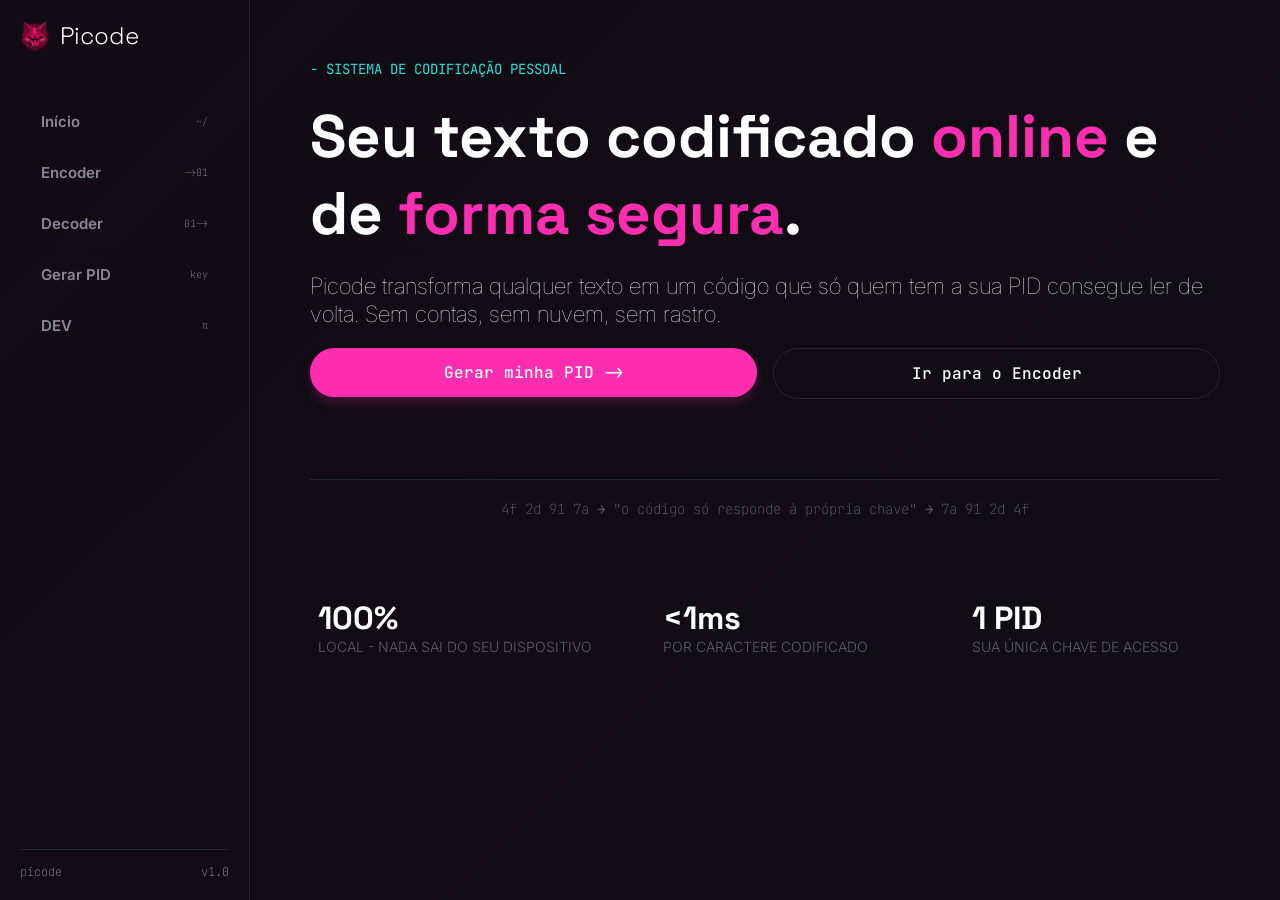
==== commit 278539da: "feat: buy me a coffee" ====
--- a/index.html
+++ b/index.html
@@ -134,5 +134,6 @@
     </main>
 
     <script src="script.js"></script>
+    <script data-name="BMC-Widget" data-cfasync="false" src="https://cdnjs.buymeacoffee.com/1.0.0/widget.prod.min.js" data-id="pierrysavio" data-description="Support me on Buy me a coffee!" data-message="" data-color="#BD5FFF" data-position="Right" data-x_margin="18" data-y_margin="18"></script>
 </body>
 </html>
--- a/styles/index.css
+++ b/styles/index.css
@@ -4,6 +4,10 @@
   padding: 0;
   margin: 0;
   -webkit-tap-highlight-color: transparent;
+}
+
+html {
+  scroll-behavior: smooth;
 }
 
 header.header-mobile {
@@ -514,7 +518,12 @@
 section.encoder div.encoder-container div.input-container textarea.encoder-input::placeholder, section.encoder div.encoder-container div.output-container textarea.encoder-input::placeholder, section.encoder div.encoder-container div.output-container textarea.encoder-output::placeholder {
   color: #5e5c69;
 }
-section.encoder div.encoder-container div.input-container button.encode-button, section.encoder div.encoder-container div.output-container button.encode-button {
+section.encoder div.encoder-container div.input-container a, section.encoder div.encoder-container div.output-container a {
+  list-style: none;
+  font-style: none;
+  text-decoration: none;
+}
+section.encoder div.encoder-container div.input-container a button.encode-button, section.encoder div.encoder-container div.output-container a button.encode-button {
   cursor: pointer;
   width: 100%;
   border-radius: 8px;
@@ -531,11 +540,11 @@
   background-color: #ff2db0;
   box-shadow: 0 6px 10px 0 rgba(255, 45, 176, 0.2);
 }
-section.encoder div.encoder-container div.input-container button.encode-button:hover, section.encoder div.encoder-container div.output-container button.encode-button:hover {
+section.encoder div.encoder-container div.input-container a button.encode-button:hover, section.encoder div.encoder-container div.output-container a button.encode-button:hover {
   box-shadow: 0 6px 10px 0 rgba(255, 45, 176, 0.6);
   transform: translateY(-2px);
 }
-section.encoder div.encoder-container div.input-container button.encode-button:active, section.encoder div.encoder-container div.output-container button.encode-button:active {
+section.encoder div.encoder-container div.input-container a button.encode-button:active, section.encoder div.encoder-container div.output-container a button.encode-button:active {
   box-shadow: 0 6px 10px 0 rgba(255, 45, 176, 0.2);
   transform: translateY(0px);
 }
@@ -579,6 +588,120 @@
   }
 }
 
+div.popup-bg {
+  opacity: 1;
+  pointer-events: auto;
+  position: fixed;
+  z-index: 999;
+  top: 0;
+  left: 0;
+  height: 100vh;
+  width: 100vw;
+  background-color: rgba(0, 0, 0, 0.5);
+  display: flex;
+  justify-content: center;
+  align-items: center;
+  transition: 0.5s ease;
+}
+div.popup-bg div.popup-container {
+  transform: scale(1);
+  width: 90%;
+  max-width: 600px;
+  background-color: #1a1a24;
+  display: flex;
+  flex-direction: column;
+  justify-content: center;
+  align-items: center;
+  gap: 20px;
+  padding: 30px;
+  border-radius: 8px;
+  border: 1px solid #26262f;
+  box-shadow: 0 0 10px 0 black;
+  transition: 0.5s ease;
+}
+div.popup-bg div.popup-container h2 {
+  font-family: "Space Grotesk", sans-serif;
+  font-optical-sizing: auto;
+  font-weight: 100;
+  font-style: normal;
+  font-weight: 700;
+  color: white;
+  font-size: 27px;
+}
+div.popup-bg div.popup-container p {
+  font-family: "Inter", sans-serif;
+  font-optical-sizing: auto;
+  font-weight: 100;
+  font-style: normal;
+  color: #8b8997;
+  font-weight: 400;
+  text-align: center;
+  font-size: 16px;
+}
+div.popup-bg div.popup-container div.buttons-container {
+  display: grid;
+  grid-template-rows: repeat(2, 1fr);
+  gap: 10px;
+  width: 100%;
+}
+div.popup-bg div.popup-container div.buttons-container button.generate-pid-button {
+  cursor: pointer;
+  width: 100%;
+  border-radius: 50px;
+  border: none;
+  font-family: "JetBrains Mono", monospace;
+  font-optical-sizing: auto;
+  font-weight: 100;
+  font-style: normal;
+  color: white;
+  font-weight: 500;
+  padding: 14px;
+  font-size: 16px;
+  transition: 0.2s ease;
+  background-color: #ff2db0;
+  box-shadow: 0 6px 10px 0 rgba(255, 45, 176, 0.2);
+}
+div.popup-bg div.popup-container div.buttons-container button.generate-pid-button:hover {
+  box-shadow: 0 6px 10px 0 rgba(255, 45, 176, 0.6);
+  transform: translateY(-2px);
+}
+div.popup-bg div.popup-container div.buttons-container button.generate-pid-button:active {
+  box-shadow: 0 6px 10px 0 rgba(255, 45, 176, 0.2);
+  transform: translateY(0px);
+}
+div.popup-bg div.popup-container div.buttons-container button.maybe-later-button {
+  width: 100%;
+  padding: 14px;
+  font-size: 16px;
+  border-radius: 50px;
+  background-color: transparent;
+  border: 1px solid #26262f;
+  color: #8b8997;
+  cursor: pointer;
+  transition: 0.2s ease;
+}
+div.popup-bg div.popup-container div.buttons-container button.maybe-later-button:hover {
+  border: 1px solid white;
+  color: white;
+}
+div.popup-bg div.popup-container div.buttons-container button.maybe-later-button:active {
+  border: 1px solid #26262f;
+  color: #8b8997;
+}
+@media (min-width: 1200px) {
+  div.popup-bg div.popup-container h2 {
+    font-size: 46px;
+  }
+}
+
+div.popup-bg.closed {
+  opacity: 0;
+  pointer-events: none;
+}
+div.popup-bg.closed div.popup-container {
+  transform: scale(0.5);
+}
+
 section.decoder div.section-header-container {
   display: flex;
   flex-direction: column;
@@ -702,7 +825,12 @@
 section.decoder div.decoder-container div.input-container textarea.decoder-input::placeholder, section.decoder div.decoder-container div.output-container textarea.decoder-input::placeholder, section.decoder div.decoder-container div.output-container textarea.decoder-output::placeholder {
   color: #5e5c69;
 }
-section.decoder div.decoder-container div.input-container button.decode-button, section.decoder div.decoder-container div.output-container button.decode-button {
+section.decoder div.decoder-container div.input-container a, section.decoder div.decoder-container div.output-container a {
+  list-style: none;
+  font-style: none;
+  text-decoration: none;
+}
+section.decoder div.decoder-container div.input-container a button.decode-button, section.decoder div.decoder-container div.output-container a button.decode-button {
   cursor: pointer;
   width: 100%;
   border-radius: 8px;
@@ -719,11 +847,11 @@
   background-color: #ff2db0;
   box-shadow: 0 6px 10px 0 rgba(255, 45, 176, 0.2);
 }
-section.decoder div.decoder-container div.input-container button.decode-button:hover, section.decoder div.decoder-container div.output-container button.decode-button:hover {
+section.decoder div.decoder-container div.input-container a button.decode-button:hover, section.decoder div.decoder-container div.output-container a button.decode-button:hover {
   box-shadow: 0 6px 10px 0 rgba(255, 45, 176, 0.6);
   transform: translateY(-2px);
 }
-section.decoder div.decoder-container div.input-container button.decode-button:active, section.decoder div.decoder-container div.output-container button.decode-button:active {
+section.decoder div.decoder-container div.input-container a button.decode-button:active, section.decoder div.decoder-container div.output-container a button.decode-button:active {
   box-shadow: 0 6px 10px 0 rgba(255, 45, 176, 0.2);
   transform: translateY(0px);
 }
@@ -767,6 +895,120 @@
   }
 }
 
+div.popup-bg {
+  opacity: 1;
+  pointer-events: auto;
+  position: fixed;
+  z-index: 999;
+  top: 0;
+  left: 0;
+  height: 100vh;
+  width: 100vw;
+  background-color: rgba(0, 0, 0, 0.5);
+  display: flex;
+  justify-content: center;
+  align-items: center;
+  transition: 0.5s ease;
+}
+div.popup-bg div.popup-container {
+  transform: scale(1);
+  width: 90%;
+  max-width: 600px;
+  background-color: #1a1a24;
+  display: flex;
+  flex-direction: column;
+  justify-content: center;
+  align-items: center;
+  gap: 20px;
+  padding: 30px;
+  border-radius: 8px;
+  border: 1px solid #26262f;
+  box-shadow: 0 0 10px 0 black;
+  transition: 0.5s ease;
+}
+div.popup-bg div.popup-container h2 {
+  font-family: "Space Grotesk", sans-serif;
+  font-optical-sizing: auto;
+  font-weight: 100;
+  font-style: normal;
+  font-weight: 700;
+  color: white;
+  font-size: 27px;
+}
+div.popup-bg div.popup-container p {
+  font-family: "Inter", sans-serif;
+  font-optical-sizing: auto;
+  font-weight: 100;
+  font-style: normal;
+  color: #8b8997;
+  font-weight: 400;
+  text-align: center;
+  font-size: 16px;
+}
+div.popup-bg div.popup-container div.buttons-container {
+  display: grid;
+  grid-template-rows: repeat(2, 1fr);
+  gap: 10px;
+  width: 100%;
+}
+div.popup-bg div.popup-container div.buttons-container button.generate-pid-button {
+  cursor: pointer;
+  width: 100%;
+  border-radius: 50px;
+  border: none;
+  font-family: "JetBrains Mono", monospace;
+  font-optical-sizing: auto;
+  font-weight: 100;
+  font-style: normal;
+  color: white;
+  font-weight: 500;
+  padding: 14px;
+  font-size: 16px;
+  transition: 0.2s ease;
+  background-color: #ff2db0;
+  box-shadow: 0 6px 10px 0 rgba(255, 45, 176, 0.2);
+}
+div.popup-bg div.popup-container div.buttons-container button.generate-pid-button:hover {
+  box-shadow: 0 6px 10px 0 rgba(255, 45, 176, 0.6);
+  transform: translateY(-2px);
+}
+div.popup-bg div.popup-container div.buttons-container button.generate-pid-button:active {
+  box-shadow: 0 6px 10px 0 rgba(255, 45, 176, 0.2);
+  transform: translateY(0px);
+}
+div.popup-bg div.popup-container div.buttons-container button.maybe-later-button {
+  width: 100%;
+  padding: 14px;
+  font-size: 16px;
+  border-radius: 50px;
+  background-color: transparent;
+  border: 1px solid #26262f;
+  color: #8b8997;
+  cursor: pointer;
+  transition: 0.2s ease;
+}
+div.popup-bg div.popup-container div.buttons-container button.maybe-later-button:hover {
+  border: 1px solid white;
+  color: white;
+}
+div.popup-bg div.popup-container div.buttons-container button.maybe-later-button:active {
+  border: 1px solid #26262f;
+  color: #8b8997;
+}
+@media (min-width: 1200px) {
+  div.popup-bg div.popup-container h2 {
+    font-size: 46px;
+  }
+}
+
+div.popup-bg.closed {
+  opacity: 0;
+  pointer-events: none;
+}
+div.popup-bg.closed div.popup-container {
+  transform: scale(0.5);
+}
+
 section.pid div.section-header-container {
   display: flex;
   flex-direction: column;
@@ -912,6 +1154,120 @@
 }
 section.pid div.pid-container div.save-buttons-container button:active {
   border: 1px solid #26262f;
+}
+
+div.popup-bg {
+  opacity: 1;
+  pointer-events: auto;
+  position: fixed;
+  z-index: 999;
+  top: 0;
+  left: 0;
+  height: 100vh;
+  width: 100vw;
+  background-color: rgba(0, 0, 0, 0.5);
+  display: flex;
+  justify-content: center;
+  align-items: center;
+  transition: 0.5s ease;
+}
+div.popup-bg div.popup-container {
+  transform: scale(1);
+  width: 90%;
+  max-width: 600px;
+  background-color: #1a1a24;
+  display: flex;
+  flex-direction: column;
+  justify-content: center;
+  align-items: center;
+  gap: 20px;
+  padding: 30px;
+  border-radius: 8px;
+  border: 1px solid #26262f;
+  box-shadow: 0 0 10px 0 black;
+  transition: 0.5s ease;
+}
+div.popup-bg div.popup-container h2 {
+  font-family: "Space Grotesk", sans-serif;
+  font-optical-sizing: auto;
+  font-weight: 100;
+  font-style: normal;
+  font-weight: 700;
+  color: white;
+  font-size: 27px;
+}
+div.popup-bg div.popup-container p {
+  font-family: "Inter", sans-serif;
+  font-optical-sizing: auto;
+  font-weight: 100;
+  font-style: normal;
+  color: #8b8997;
+  font-weight: 400;
+  text-align: center;
+  font-size: 16px;
+}
+div.popup-bg div.popup-container div.buttons-container {
+  display: grid;
+  grid-template-rows: repeat(2, 1fr);
+  gap: 10px;
+  width: 100%;
+}
+div.popup-bg div.popup-container div.buttons-container button.generate-pid-button {
+  cursor: pointer;
+  width: 100%;
+  border-radius: 50px;
+  border: none;
+  font-family: "JetBrains Mono", monospace;
+  font-optical-sizing: auto;
+  font-weight: 100;
+  font-style: normal;
+  color: white;
+  font-weight: 500;
+  padding: 14px;
+  font-size: 16px;
+  transition: 0.2s ease;
+  background-color: #ff2db0;
+  box-shadow: 0 6px 10px 0 rgba(255, 45, 176, 0.2);
+}
+div.popup-bg div.popup-container div.buttons-container button.generate-pid-button:hover {
+  box-shadow: 0 6px 10px 0 rgba(255, 45, 176, 0.6);
+  transform: translateY(-2px);
+}
+div.popup-bg div.popup-container div.buttons-container button.generate-pid-button:active {
+  box-shadow: 0 6px 10px 0 rgba(255, 45, 176, 0.2);
+  transform: translateY(0px);
+}
+div.popup-bg div.popup-container div.buttons-container button.maybe-later-button {
+  width: 100%;
+  padding: 14px;
+  font-size: 16px;
+  border-radius: 50px;
+  background-color: transparent;
+  border: 1px solid #26262f;
+  color: #8b8997;
+  cursor: pointer;
+  transition: 0.2s ease;
+}
+div.popup-bg div.popup-container div.buttons-container button.maybe-later-button:hover {
+  border: 1px solid white;
+  color: white;
+}
+div.popup-bg div.popup-container div.buttons-container button.maybe-later-button:active {
+  border: 1px solid #26262f;
+  color: #8b8997;
+}
+@media (min-width: 1200px) {
+  div.popup-bg div.popup-container h2 {
+    font-size: 46px;
+  }
+}
+
+div.popup-bg.closed {
+  opacity: 0;
+  pointer-events: none;
+}
+div.popup-bg.closed div.popup-container {
+  transform: scale(0.5);
 }
 
 section.dev div.section-header-container {
@@ -1101,19 +1457,43 @@
 
 span.highlight {
   color: #ff2db0;
-}
-
+  animation: colorAnimation 5s linear infinite;
+}
+
+@keyframes colorAnimation {
+  0% {
+    filter: hue-rotate(300deg);
+  }
+  50% {
+    filter: hue-rotate(360deg);
+  }
+  100% {
+    filter: hue-rotate(300deg);
+  }
+}
 body {
   padding-left: 0;
   background-color: #0a0a0f;
-  background-image: linear-gradient(135deg, rgba(255, 45, 176, 0.08), rgba(40, 224, 214, 0.05));
+  background-image: linear-gradient(135deg, rgba(255, 45, 176, 0.03), rgba(40, 224, 214, 0.05));
+  background-size: 400% 400%;
   min-height: 100vh;
   height: -moz-fit-content;
   height: fit-content;
-  background-size: cover;
 }
 @media (min-width: 1200px) {
   body {
     padding: 60px 60px 60px 310px;
   }
+}
+
+@keyframes gradientWave {
+  0% {
+    background-position: 0% 50%;
+  }
+  50% {
+    background-position: 100% 50%;
+  }
+  100% {
+    background-position: 0% 50%;
+  }
 }/*# sourceMappingURL=index.css.map */
